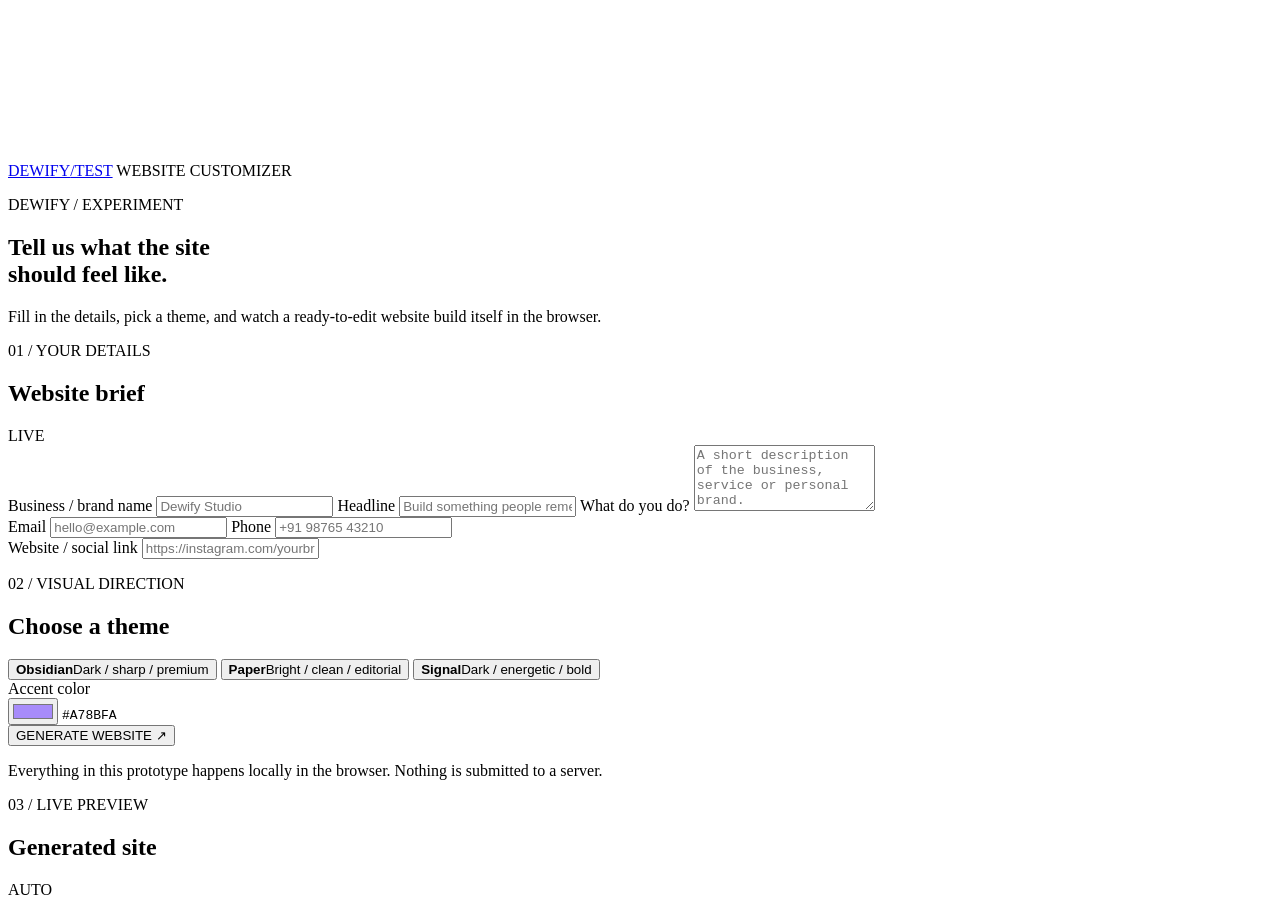
==== index.html @ 20629ff6 "Add website customizer experiment UI" ====
<!doctype html>
<html lang="en">
<head>
  <meta charset="utf-8">
  <meta name="viewport" content="width=device-width,initial-scale=1">
  <meta name="theme-color" content="#070707">
  <meta name="description" content="DEWIFY website customizer experiment">
  <title>DEWIFY TEST — Website Customizer</title>
  <link rel="stylesheet" href="styles.css">
</head>
<body>
  <canvas id="starfield" aria-hidden="true"></canvas>

  <header class="site-header">
    <div class="container nav">
      <a class="brand" href="./">DEWIFY<span>/TEST</span></a>
      <span class="store-pill">WEBSITE CUSTOMIZER</span>
    </div>
  </header>

  <main class="container shell">
    <section class="intro">
      <p class="eyebrow">DEWIFY / EXPERIMENT</p>
      <h1>Tell us what the site<br><span>should feel like.</span></h1>
      <p class="lead">Fill in the details, pick a theme, and watch a ready-to-edit website build itself in the browser.</p>
    </section>

    <section class="workspace">
      <form id="siteForm" class="panel survey" autocomplete="off">
        <div class="panel-head">
          <div>
            <p class="eyebrow">01 / YOUR DETAILS</p>
            <h2>Website brief</h2>
          </div>
          <span class="step">LIVE</span>
        </div>

        <label>
          <span>Business / brand name</span>
          <input id="businessName" name="businessName" maxlength="60" placeholder="Dewify Studio" required>
        </label>

        <label>
          <span>Headline</span>
          <input id="headline" name="headline" maxlength="100" placeholder="Build something people remember" required>
        </label>

        <label>
          <span>What do you do?</span>
          <textarea id="about" name="about" maxlength="420" rows="4" placeholder="A short description of the business, service or personal brand." required></textarea>
        </label>

        <div class="split">
          <label>
            <span>Email</span>
            <input id="email" name="email" type="email" maxlength="120" placeholder="hello@example.com">
          </label>
          <label>
            <span>Phone</span>
            <input id="phone" name="phone" maxlength="30" placeholder="+91 98765 43210">
          </label>
        </div>

        <label>
          <span>Website / social link</span>
          <input id="link" name="link" maxlength="180" placeholder="https://instagram.com/yourbrand">
        </label>

        <div class="panel-head compact">
          <div>
            <p class="eyebrow">02 / VISUAL DIRECTION</p>
            <h2>Choose a theme</h2>
          </div>
        </div>

        <div class="theme-grid" role="radiogroup" aria-label="Website themes">
          <button type="button" class="theme-card active" data-theme="obsidian" aria-pressed="true">
            <strong>Obsidian</strong><span>Dark / sharp / premium</span>
          </button>
          <button type="button" class="theme-card" data-theme="paper" aria-pressed="false">
            <strong>Paper</strong><span>Bright / clean / editorial</span>
          </button>
          <button type="button" class="theme-card" data-theme="signal" aria-pressed="false">
            <strong>Signal</strong><span>Dark / energetic / bold</span>
          </button>
        </div>

        <label class="color-row">
          <span>Accent color</span>
          <div class="color-control">
            <input id="accent" name="accent" type="color" value="#a78bfa" aria-label="Accent color">
            <code id="accentHex">#A78BFA</code>
          </div>
        </label>

        <button class="generate" type="button" id="generateBtn">GENERATE WEBSITE <span>↗</span></button>
        <p class="fine-print">Everything in this prototype happens locally in the browser. Nothing is submitted to a server.</p>
      </form>

      <section class="panel preview-wrap" aria-label="Website preview">
        <div class="panel-head">
          <div>
            <p class="eyebrow">03 / LIVE PREVIEW</p>
            <h2>Generated site</h2>
          </div>
          <span id="previewStatus" class="step">AUTO</span>
        </div>

        <div id="preview" class="site-preview">
          <div class="preview-browser">
            <span></span><span></span><span></span>
          </div>
          <div id="previewSite" class="preview-site"></div>
        </div>
      </section>
    </section>
  </main>

  <div id="toast" class="toast" role="status" aria-live="polite"></div>

  <script src="stars.js"></script>
  <script src="app.js"></script>
</body>
</html>
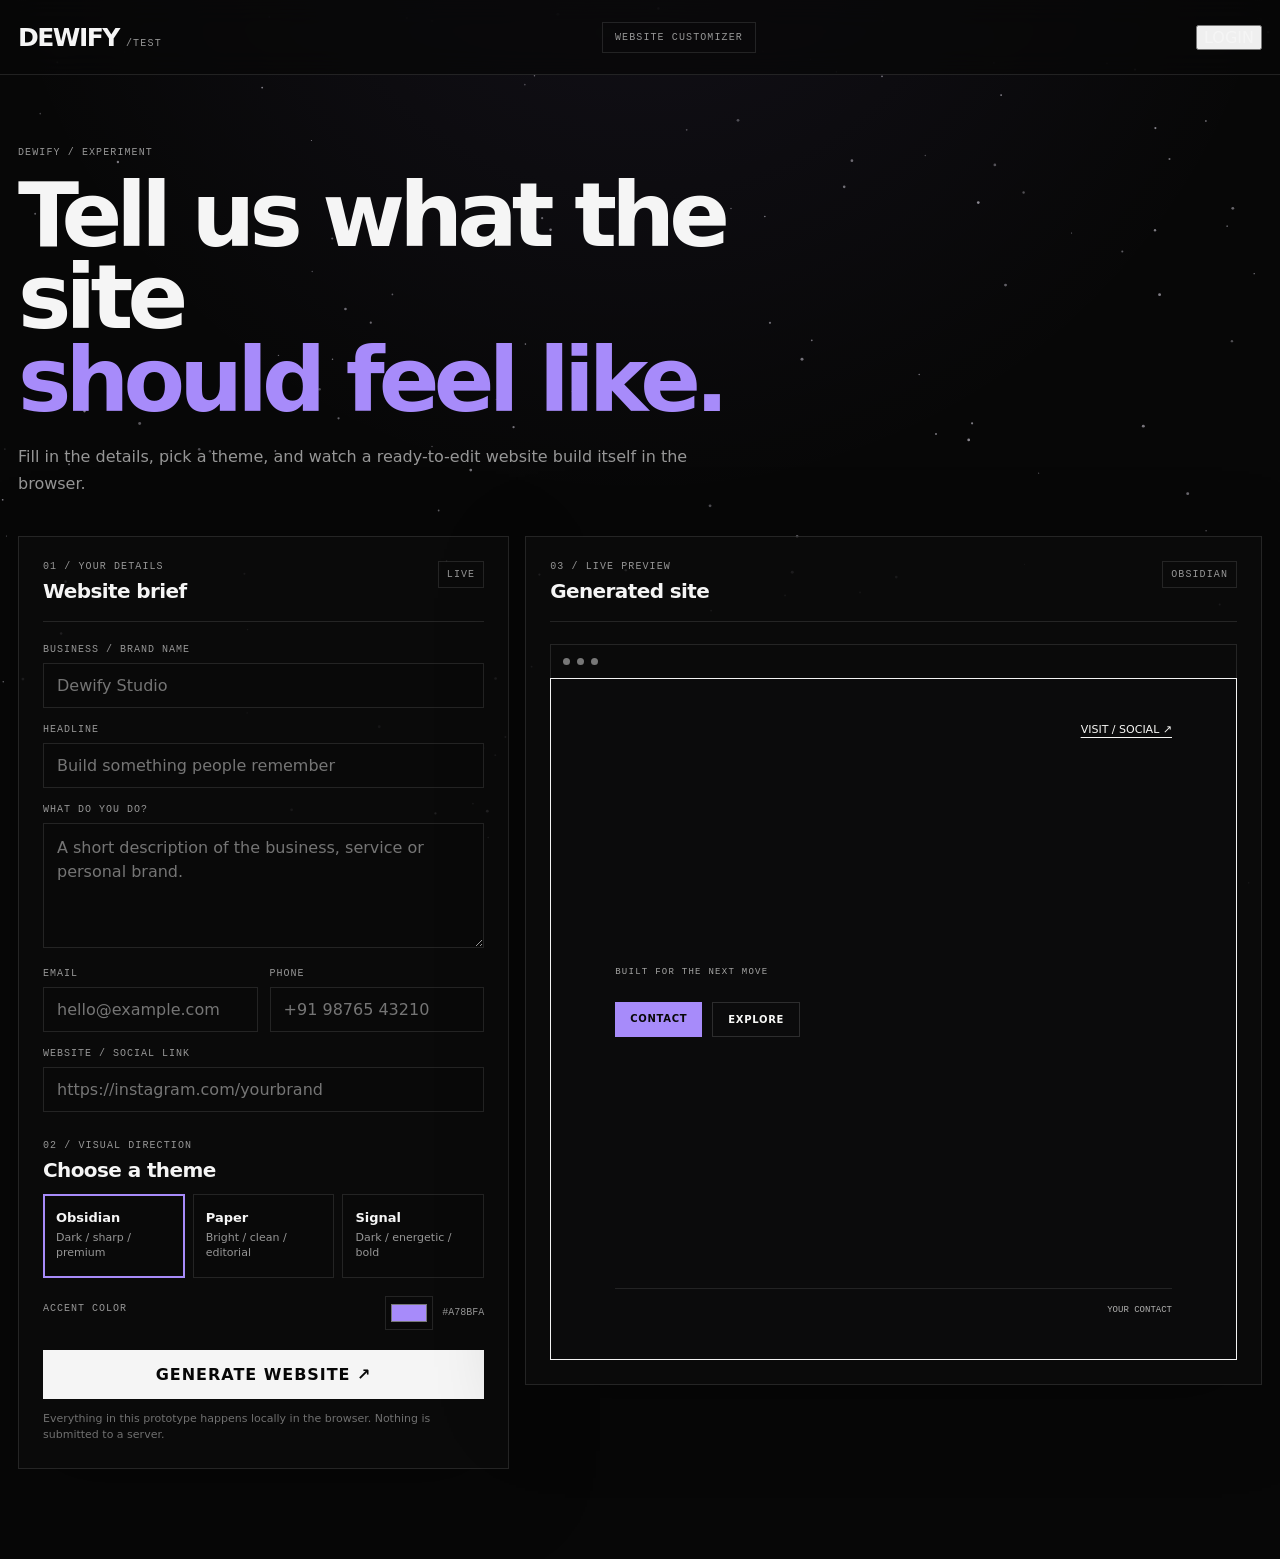
==== commit a0d929d9: "Add email login to customizer" ====
--- a/index.html
+++ b/index.html
@@ -120,5 +120,6 @@
 
   <script src="stars.js"></script>
   <script src="app.js"></script>
+  <script src="auth.js"></script>
 </body>
 </html>
--- a/styles.css
+++ b/styles.css
@@ -0,0 +1,39 @@
+*{box-sizing:border-box}
+:root{--bg:#070707;--panel:rgba(12,12,12,.82);--text:#f5f5f5;--dim:#969696;--line:rgba(255,255,255,.11);--accent:#a78bfa}
+html{background:var(--bg);color:var(--text);font-family:Inter,ui-sans-serif,system-ui,-apple-system,BlinkMacSystemFont,"Segoe UI",sans-serif}
+body{margin:0;min-height:100vh;background:radial-gradient(circle at 50% -10%,rgba(167,139,250,.08),transparent 36%),#070707}
+a{color:inherit;text-decoration:none}
+button,input,textarea{font:inherit}
+button{color:inherit}
+canvas#starfield{position:fixed;inset:0;width:100%;height:100%;pointer-events:none;opacity:.65}
+.container{width:min(1380px,calc(100% - 36px));margin:0 auto}
+.site-header{position:relative;z-index:5;border-bottom:1px solid var(--line);background:rgba(7,7,7,.72);backdrop-filter:blur(14px)}
+.nav{height:74px;display:flex;align-items:center;justify-content:space-between;gap:20px}
+.brand{font-weight:900;letter-spacing:-.06em;font-size:25px}.brand span{color:var(--dim);font:10px ui-monospace,SFMono-Regular,Menlo,monospace;letter-spacing:.12em;margin-left:7px}
+.store-pill,.step,.eyebrow{font:10px ui-monospace,SFMono-Regular,Menlo,monospace;letter-spacing:.11em;text-transform:uppercase}
+.store-pill{border:1px solid var(--line);padding:9px 12px;color:var(--dim)}
+.shell{position:relative;z-index:2;padding:72px 0 90px}
+.intro{max-width:820px;margin-bottom:38px}.intro h1{font-size:clamp(46px,7vw,90px);line-height:.92;letter-spacing:-.065em;margin:16px 0 22px}.intro h1 span{color:var(--accent)}
+.eyebrow{color:var(--dim);margin:0}.lead{max-width:720px;color:var(--dim);font-size:16px;line-height:1.7;margin:0}
+.workspace{display:grid;grid-template-columns:minmax(320px,.8fr) minmax(420px,1.2fr);gap:16px;align-items:start}
+.panel{border:1px solid var(--line);background:var(--panel);box-shadow:0 22px 80px rgba(0,0,0,.25)}
+.survey{padding:24px}
+.panel-head{display:flex;justify-content:space-between;align-items:start;gap:20px;border-bottom:1px solid var(--line);padding-bottom:18px;margin-bottom:22px}.panel-head h2{margin:7px 0 0;font-size:20px;letter-spacing:-.03em}.panel-head.compact{border-bottom:0;margin-top:28px;margin-bottom:12px;padding-bottom:0}.step{color:var(--dim);border:1px solid var(--line);padding:7px 8px}
+label{display:block;margin:0 0 16px}.survey label>span{display:block;color:var(--dim);font:10px ui-monospace,SFMono-Regular,Menlo,monospace;letter-spacing:.1em;text-transform:uppercase;margin-bottom:8px}
+input,textarea{width:100%;border:1px solid var(--line);background:#090909;color:var(--text);border-radius:0;outline:0;padding:12px 13px}.survey input:focus,.survey textarea:focus{border-color:var(--accent);box-shadow:0 0 0 2px color-mix(in srgb,var(--accent),transparent 82%)}textarea{resize:vertical;min-height:100px;line-height:1.55}
+.split{display:grid;grid-template-columns:1fr 1fr;gap:12px}
+.theme-grid{display:grid;grid-template-columns:repeat(3,1fr);gap:8px;margin-bottom:18px}.theme-card{min-height:84px;text-align:left;background:#090909;border:1px solid var(--line);padding:12px;cursor:pointer}.theme-card:hover{border-color:rgba(255,255,255,.3)}.theme-card.active{border-color:var(--accent);box-shadow:inset 0 0 0 1px var(--accent)}.theme-card strong{display:block;font-size:13px}.theme-card span{display:block;color:var(--dim);font-size:11px;line-height:1.35;margin-top:6px}
+.color-row{display:flex!important;align-items:center;justify-content:space-between;gap:12px}.color-control{display:flex;align-items:center;gap:9px}.color-control input{width:48px;height:34px;padding:3px;cursor:pointer}.color-control code{color:var(--dim);font:10px ui-monospace,SFMono-Regular,Menlo,monospace}
+.generate{width:100%;margin-top:4px;border:1px solid var(--text);background:var(--text);color:#070707;padding:14px 16px;font-weight:900;letter-spacing:.06em;cursor:pointer}.generate:hover{transform:translateY(-1px);background:var(--accent);border-color:var(--accent)}
+.fine-print{color:#707070;font-size:11px;line-height:1.5;margin:12px 0 0}
+.preview-wrap{position:sticky;top:18px;padding:24px}.preview-browser{height:34px;border:1px solid var(--line);border-bottom:0;background:#0a0a0a;display:flex;align-items:center;gap:7px;padding:0 12px}.preview-browser span{width:7px;height:7px;border-radius:50%;background:#777}
+.preview-site{min-height:680px;border:1px solid var(--line);overflow:hidden;background:#f1f1f1;color:#111}
+.preview-content{min-height:680px;padding:44px clamp(22px,5vw,64px);display:flex;flex-direction:column}
+.preview-nav{display:flex;justify-content:space-between;align-items:center;gap:20px;padding-bottom:45px}.preview-logo{font-weight:900;font-size:19px;letter-spacing:-.04em}.preview-nav a{font-size:11px;text-decoration:underline;text-underline-offset:4px}
+.preview-kicker{font:9px ui-monospace,SFMono-Regular,Menlo,monospace;letter-spacing:.14em;text-transform:uppercase;opacity:.65}
+.preview-hero{max-width:720px;margin:auto 0}.preview-hero h3{font-size:clamp(42px,6vw,78px);line-height:.94;letter-spacing:-.065em;margin:13px 0 18px;max-width:760px}.preview-hero h3 em{color:var(--site-accent);font-style:normal}.preview-hero p{max-width:630px;line-height:1.65;color:var(--site-muted);font-size:14px}
+.preview-actions{display:flex;gap:10px;flex-wrap:wrap;margin-top:25px}.preview-button{display:inline-flex;padding:11px 15px;background:var(--site-accent);color:var(--site-button-text);font-size:10px;font-weight:900;text-transform:uppercase;letter-spacing:.07em}.preview-button.secondary{background:transparent;border:1px solid var(--site-border);color:inherit}
+.preview-footer{display:flex;justify-content:space-between;gap:20px;margin-top:65px;padding-top:16px;border-top:1px solid var(--site-border);font:9px ui-monospace,SFMono-Regular,Menlo,monospace;opacity:.7}
+.toast{position:fixed;z-index:20;left:50%;bottom:24px;transform:translate(-50%,20px);border:1px solid var(--line);background:#111;color:var(--text);padding:11px 14px;font:11px ui-monospace,SFMono-Regular,Menlo,monospace;opacity:0;pointer-events:none;transition:.2s}.toast.show{opacity:1;transform:translate(-50%,0)}
+@media(max-width:980px){.workspace{grid-template-columns:1fr}.preview-wrap{position:static}.preview-site,.preview-content{min-height:560px}}
+@media(max-width:640px){.container{width:min(100% - 24px,1380px)}.shell{padding-top:46px}.nav{height:64px}.store-pill{display:none}.intro h1{font-size:48px}.survey,.preview-wrap{padding:18px}.split,.theme-grid{grid-template-columns:1fr}.theme-card{min-height:64px}}
